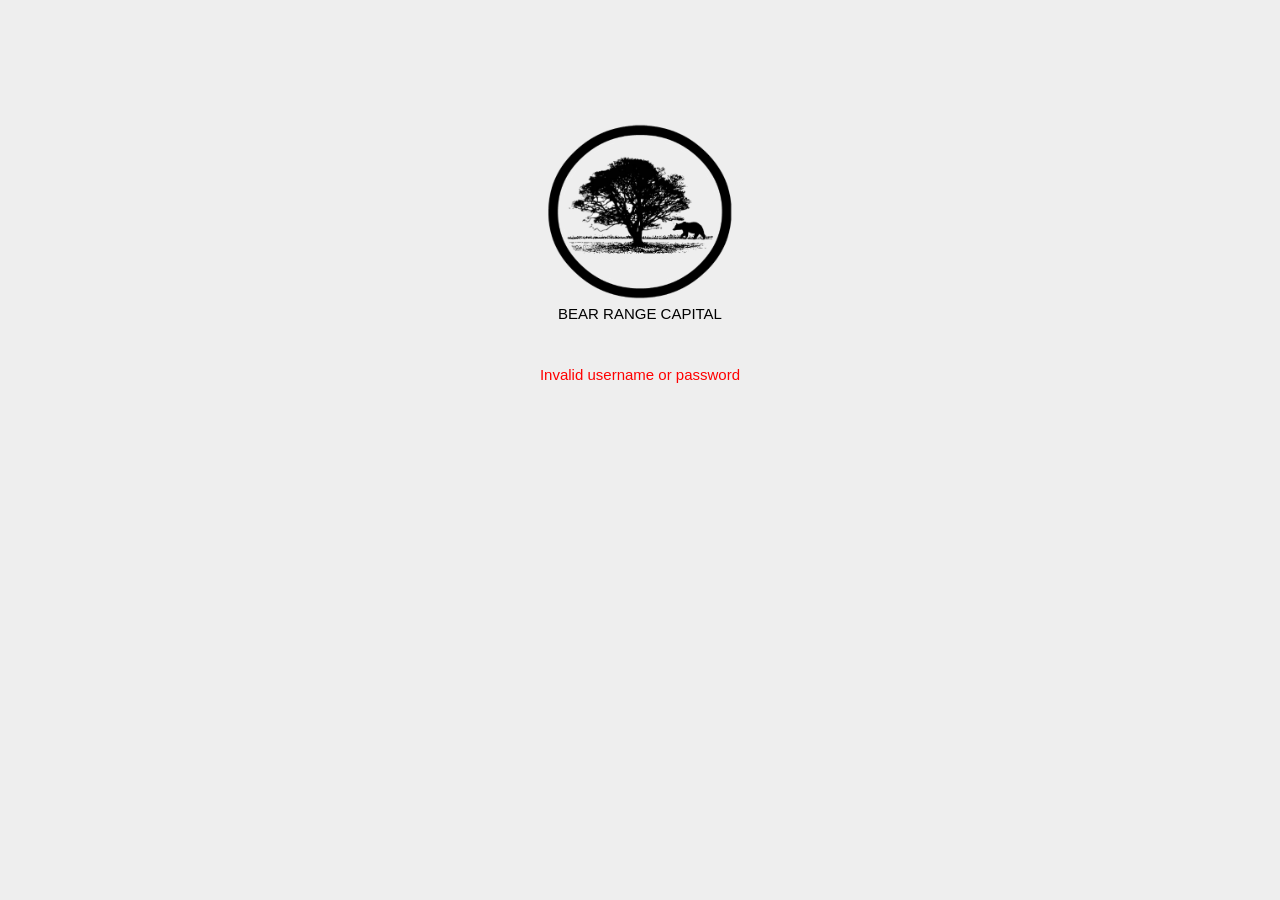
==== invalid.html @ 79fa64d3 "Move bearrangecapital.com from GoDaddy Copied as-is from the GoDaddy site: homepage, investor login " ====
<!DOCTYPE html>
<html>
<head>
<title>Bear Range Capital</title>
<link rel="shortcut icon" href="images/BRCicon.ico">
<meta http-equiv="content-type" content="text/html; charset=utf-8" >
<meta name="viewport" content="width=device-width, initial-scale=1.0">
<meta http-equiv="refresh" content="10;URL=home.html">
<style type="text/css">



body {
  /*background: linear-gradient(90deg, white, gray);*/
  background-color: #eee;
}

body, h1, h2 p {
  font-family: "Helvetica Neue", "Segoe UI", Segoe, Helvetica, Arial, "Lucida Grande", sans-serif;
  font-weight: normal;
  margin: 0;
  padding: 0;
  text-align: center;
}

.container {
  margin-left:  auto;
  margin-right:  auto;
  margin-top: 00px;
  max-width: 1170px;
  padding-right: 15px;
  padding-left: 15px;
}

.row:before, .row:after {
  display: table;
  content: " ";
}

h1 {
  font-size: 15px;
  font-weight: 200;
  margin: 100px 0 10px 0;
  text-align: center;
}

.lead {
  font-size: 20px;
  font-weight: 200;
  margin-bottom: 20px;
}

h2 {
  font-size: 15px;
  font-weight: 200;
  margin: auto;
  text-align: center;
  color: red
}

input.text, input.search, textarea.textarea {
	border-radius: 7px;
	border-width: 1px
}

input.btn {
	border-radius: 7px;
	border-width: 1px
}


h3 {
  font-size: 15px;
  font-weight: 200;
  margin: 0 0 10px 0;
  text-align: center;
}

p {
  margin: 0 0 10px;
}

a {
  color: #000000;
  text-decoration: none;
}
</style>
</head>

<body>
<div class="container text-center" id="error">



  <div class="row">
    <div class="col-md-12">
      
      </br>
      <h1><a href="home.html"><img src="images/BRCLogoTransparent.png" alt="BRC Logo" style="width:200px;" align="center"></br>BEAR RANGE CAPITAL</a></h1>


	<h2>    
		<br>
		<br>
		Invalid username or password
                <br>
                <br>
	</h2>

    </div>
    
  </div>

</div>

</body>
</html>
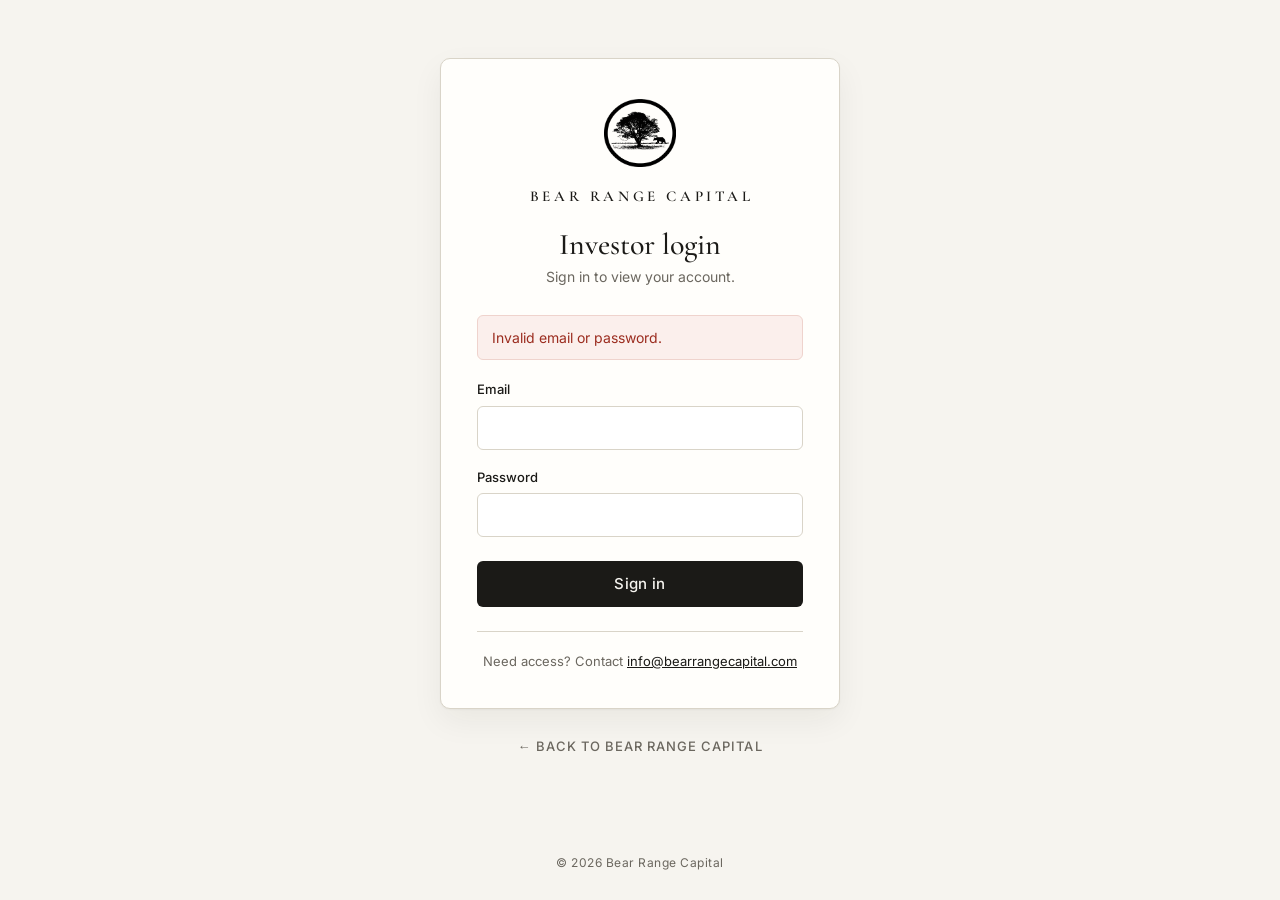
==== commit 9a90b7a4: "Refresh the site design Warm minimal look: off-white background, serif wordmark, a short tagline and" ====
--- a/invalid.html
+++ b/invalid.html
@@ -1,117 +1,97 @@
 <!DOCTYPE html>
-<html>
+<html lang="en">
 <head>
-<title>Bear Range Capital</title>
-<link rel="shortcut icon" href="images/BRCicon.ico">
-<meta http-equiv="content-type" content="text/html; charset=utf-8" >
-<meta name="viewport" content="width=device-width, initial-scale=1.0">
-<meta http-equiv="refresh" content="10;URL=home.html">
-<style type="text/css">
+  <meta charset="utf-8">
+  <meta name="viewport" content="width=device-width, initial-scale=1, viewport-fit=cover">
+  <title>Investor login · Bear Range Capital</title>
+  <meta name="robots" content="noindex">
+  <meta name="theme-color" content="#f6f4ef">
 
+  <link rel="icon" href="/images/favicon.ico" sizes="any">
+  <link rel="icon" href="/images/favicon-32.png" type="image/png" sizes="32x32">
+  <link rel="apple-touch-icon" href="/images/apple-touch-icon.png">
 
+  <meta property="og:title" content="Investor login · Bear Range Capital">
+  <meta property="og:image" content="https://bearrangecapital.com/images/og.png">
 
-body {
-  /*background: linear-gradient(90deg, white, gray);*/
-  background-color: #eee;
-}
+  <link rel="preload" href="/fonts/cormorant-garamond-latin-500-normal.woff2" as="font" type="font/woff2" crossorigin>
+  <link rel="stylesheet" href="/styles.css">
+</head>
+<body>
+  <main class="portal">
+    <div class="card">
+      <div class="card-head">
+        <a href="/" aria-label="Bear Range Capital home">
+          <img class="logo" src="/images/logo.png" width="434" height="410" alt="">
+          <p class="name">Bear Range Capital</p>
+        </a>
+        <h1>Investor login</h1>
+        <p class="subtitle">Sign in to view your account.</p>
+      </div>
 
-body, h1, h2 p {
-  font-family: "Helvetica Neue", "Segoe UI", Segoe, Helvetica, Arial, "Lucida Grande", sans-serif;
-  font-weight: normal;
-  margin: 0;
-  padding: 0;
-  text-align: center;
-}
+      <!--
+        This sign-in is a placeholder: nothing is checked or sent anywhere.
+        The fields have no "name", so even without JavaScript the browser
+        submits nothing and simply opens the "invalid" page.
+      -->
+      <form id="login" action="/invalid" method="get" novalidate>
+        <p class="alert" id="login-error" role="alert">Invalid email or password.</p>
 
-.container {
-  margin-left:  auto;
-  margin-right:  auto;
-  margin-top: 00px;
-  max-width: 1170px;
-  padding-right: 15px;
-  padding-left: 15px;
-}
+        <div class="field">
+          <label for="email">Email</label>
+          <input id="email" type="email" inputmode="email" autocomplete="off" autocapitalize="none" spellcheck="false" required>
+        </div>
 
-.row:before, .row:after {
-  display: table;
-  content: " ";
-}
+        <div class="field">
+          <label for="password">Password</label>
+          <input id="password" type="password" autocomplete="off" required>
+        </div>
 
-h1 {
-  font-size: 15px;
-  font-weight: 200;
-  margin: 100px 0 10px 0;
-  text-align: center;
-}
+        <button class="button" type="submit">Sign in</button>
+      </form>
 
-.lead {
-  font-size: 20px;
-  font-weight: 200;
-  margin-bottom: 20px;
-}
+      <p class="help">Need access? Contact <a href="mailto:info@bearrangecapital.com">info@bearrangecapital.com</a></p>
+    </div>
 
-h2 {
-  font-size: 15px;
-  font-weight: 200;
-  margin: auto;
-  text-align: center;
-  color: red
-}
+    <a class="back-link" href="/">&larr; Back to Bear Range Capital</a>
+  </main>
 
-input.text, input.search, textarea.textarea {
-	border-radius: 7px;
-	border-width: 1px
-}
+  <footer class="footer">&copy; <span data-year>2026</span> Bear Range Capital</footer>
 
-input.btn {
-	border-radius: 7px;
-	border-width: 1px
-}
+  <script>
+    document.querySelectorAll('[data-year]').forEach(function (el) { el.textContent = new Date().getFullYear(); });
 
+    (function () {
+      var form = document.getElementById('login');
+      var email = document.getElementById('email');
+      var password = document.getElementById('password');
+      var error = document.getElementById('login-error');
+      var button = form.querySelector('button');
 
-h3 {
-  font-size: 15px;
-  font-weight: 200;
-  margin: 0 0 10px 0;
-  text-align: center;
-}
+      form.addEventListener('submit', function (event) {
+        event.preventDefault();
+        error.hidden = true;
 
-p {
-  margin: 0 0 10px;
-}
+        if (!email.value.trim() || !password.value) {
+          error.textContent = 'Enter your email and password.';
+          error.hidden = false;
+          (email.value.trim() ? password : email).focus();
+          return;
+        }
 
-a {
-  color: #000000;
-  text-decoration: none;
-}
-</style>
-</head>
+        button.disabled = true;
+        button.textContent = 'Signing in…';
 
-<body>
-<div class="container text-center" id="error">
-
-
-
-  <div class="row">
-    <div class="col-md-12">
-      
-      </br>
-      <h1><a href="home.html"><img src="images/BRCLogoTransparent.png" alt="BRC Logo" style="width:200px;" align="center"></br>BEAR RANGE CAPITAL</a></h1>
-
-
-	<h2>    
-		<br>
-		<br>
-		Invalid username or password
-                <br>
-                <br>
-	</h2>
-
-    </div>
-    
-  </div>
-
-</div>
-
+        setTimeout(function () {
+          button.disabled = false;
+          button.textContent = 'Sign in';
+          error.textContent = 'Invalid email or password.';
+          error.hidden = false;
+          password.value = '';
+          password.focus();
+        }, 900);
+      });
+    })();
+  </script>
 </body>
-</html>+</html>
--- a/styles.css
+++ b/styles.css
@@ -0,0 +1,392 @@
+/* Bear Range Capital — shared styles */
+
+@font-face {
+  font-family: "Cormorant Garamond";
+  src: url("/fonts/cormorant-garamond-latin-500-normal.woff2") format("woff2");
+  font-weight: 500;
+  font-style: normal;
+  font-display: swap;
+}
+@font-face {
+  font-family: "Cormorant Garamond";
+  src: url("/fonts/cormorant-garamond-latin-600-normal.woff2") format("woff2");
+  font-weight: 600;
+  font-style: normal;
+  font-display: swap;
+}
+@font-face {
+  font-family: "Inter";
+  src: url("/fonts/inter-latin-400-normal.woff2") format("woff2");
+  font-weight: 400;
+  font-style: normal;
+  font-display: swap;
+}
+@font-face {
+  font-family: "Inter";
+  src: url("/fonts/inter-latin-500-normal.woff2") format("woff2");
+  font-weight: 500;
+  font-style: normal;
+  font-display: swap;
+}
+
+:root {
+  --paper: #f6f4ef;
+  --card: #fffefb;
+  --ink: #1b1a17;
+  --muted: #6b675f;
+  --rule: #d9d4c8;
+  --error: #9b2c1f;
+  --error-bg: #fbefec;
+  --serif: "Cormorant Garamond", "Iowan Old Style", "Palatino Linotype", Georgia, serif;
+  --sans: "Inter", -apple-system, BlinkMacSystemFont, "Segoe UI", Helvetica, Arial, sans-serif;
+  color-scheme: light;
+}
+
+*,
+*::before,
+*::after {
+  box-sizing: border-box;
+}
+
+html {
+  -webkit-text-size-adjust: 100%;
+}
+
+body {
+  margin: 0;
+  min-height: 100vh;
+  min-height: 100dvh;
+  display: flex;
+  flex-direction: column;
+  background: var(--paper);
+  color: var(--ink);
+  font-family: var(--sans);
+  font-size: 16px;
+  line-height: 1.5;
+  -webkit-font-smoothing: antialiased;
+}
+
+a {
+  color: inherit;
+}
+
+img {
+  display: block;
+  max-width: 100%;
+  height: auto;
+}
+
+:focus-visible {
+  outline: 2px solid var(--ink);
+  outline-offset: 3px;
+  border-radius: 2px;
+}
+
+/* ---------- Top bar and footer ---------- */
+
+.topbar {
+  display: flex;
+  justify-content: flex-end;
+  padding: 24px 32px;
+}
+
+.topbar a,
+.back-link {
+  font-size: 13px;
+  font-weight: 500;
+  letter-spacing: 0.08em;
+  text-transform: uppercase;
+  text-decoration: none;
+  color: var(--muted);
+  transition: color 0.15s ease;
+}
+
+.topbar a:hover,
+.back-link:hover {
+  color: var(--ink);
+}
+
+.topbar a .arrow {
+  display: inline-block;
+  margin-left: 6px;
+  transition: transform 0.15s ease;
+}
+
+.topbar a:hover .arrow {
+  transform: translateX(3px);
+}
+
+.footer {
+  padding: 24px 32px 28px;
+  text-align: center;
+  font-size: 12px;
+  letter-spacing: 0.04em;
+  color: var(--muted);
+}
+
+/* ---------- Homepage ---------- */
+
+.hero {
+  flex: 1;
+  display: flex;
+  flex-direction: column;
+  align-items: center;
+  justify-content: center;
+  padding: 8px 24px 48px;
+  text-align: center;
+  animation: rise 0.8s ease-out both;
+}
+
+.hero .logo {
+  width: clamp(140px, 36vw, 190px);
+  margin-bottom: 40px;
+}
+
+.wordmark {
+  margin: 0;
+  font-family: var(--serif);
+  font-weight: 500;
+  font-size: clamp(2rem, 6.2vw, 3.4rem);
+  line-height: 1.1;
+  letter-spacing: 0.2em;
+  text-transform: uppercase;
+  /* letter-spacing adds space after the last letter; pull it back so the name stays centred */
+  margin-right: -0.2em;
+}
+
+.rule {
+  width: 56px;
+  height: 1px;
+  margin: 28px auto;
+  border: 0;
+  background: var(--rule);
+}
+
+.tagline {
+  margin: 0 0 14px;
+  font-size: 13px;
+  font-weight: 500;
+  letter-spacing: 0.22em;
+  text-transform: uppercase;
+  color: var(--muted);
+  margin-right: -0.22em;
+}
+
+.email {
+  font-size: 16px;
+  text-decoration: none;
+  border-bottom: 1px solid var(--rule);
+  padding-bottom: 2px;
+  transition: border-color 0.15s ease;
+}
+
+.email:hover {
+  border-bottom-color: var(--ink);
+}
+
+/* ---------- Investor login ---------- */
+
+.portal {
+  flex: 1;
+  display: flex;
+  flex-direction: column;
+  align-items: center;
+  justify-content: center;
+  padding: 24px 16px 40px;
+  animation: rise 0.6s ease-out both;
+}
+
+.card {
+  width: 100%;
+  max-width: 400px;
+  padding: 40px 36px 36px;
+  background: var(--card);
+  border: 1px solid var(--rule);
+  border-radius: 10px;
+  box-shadow: 0 1px 2px rgba(27, 26, 23, 0.04), 0 12px 32px rgba(27, 26, 23, 0.06);
+}
+
+.card-head {
+  text-align: center;
+  margin-bottom: 28px;
+}
+
+.card-head a {
+  display: inline-block;
+  text-decoration: none;
+}
+
+.card-head .logo {
+  width: 72px;
+  margin: 0 auto 18px;
+}
+
+.card-head .name {
+  margin: 0;
+  font-family: var(--serif);
+  font-weight: 600;
+  font-size: 15px;
+  letter-spacing: 0.24em;
+  text-transform: uppercase;
+  margin-right: -0.24em;
+}
+
+.card h1 {
+  margin: 20px 0 4px;
+  font-family: var(--serif);
+  font-weight: 500;
+  font-size: 30px;
+  line-height: 1.15;
+}
+
+.card .subtitle {
+  margin: 0;
+  font-size: 14px;
+  color: var(--muted);
+}
+
+.field {
+  margin-bottom: 18px;
+}
+
+.field label {
+  display: block;
+  margin-bottom: 6px;
+  font-size: 13px;
+  font-weight: 500;
+}
+
+.field input {
+  width: 100%;
+  height: 44px;
+  padding: 0 12px;
+  font: inherit;
+  font-size: 16px; /* keeps phones from zooming in */
+  color: var(--ink);
+  background: #fff;
+  border: 1px solid var(--rule);
+  border-radius: 6px;
+  transition: border-color 0.15s ease, box-shadow 0.15s ease;
+}
+
+.field input:focus {
+  outline: none;
+  border-color: var(--ink);
+  box-shadow: 0 0 0 3px rgba(27, 26, 23, 0.08);
+}
+
+.button {
+  width: 100%;
+  height: 46px;
+  margin-top: 6px;
+  font: inherit;
+  font-size: 15px;
+  font-weight: 500;
+  letter-spacing: 0.02em;
+  color: var(--paper);
+  background: var(--ink);
+  border: 0;
+  border-radius: 6px;
+  cursor: pointer;
+  transition: opacity 0.15s ease;
+}
+
+.button:hover {
+  opacity: 0.88;
+}
+
+.button[disabled] {
+  opacity: 0.6;
+  cursor: progress;
+}
+
+.alert {
+  margin: 0 0 20px;
+  padding: 11px 14px;
+  font-size: 14px;
+  color: var(--error);
+  background: var(--error-bg);
+  border: 1px solid #efd3cd;
+  border-radius: 6px;
+}
+
+.alert[hidden] {
+  display: none;
+}
+
+.help {
+  margin: 24px 0 0;
+  padding-top: 20px;
+  border-top: 1px solid var(--rule);
+  text-align: center;
+  font-size: 13px;
+  color: var(--muted);
+}
+
+.help a {
+  color: var(--ink);
+}
+
+.back-link {
+  margin-top: 28px;
+}
+
+/* ---------- Not found ---------- */
+
+.notfound {
+  flex: 1;
+  display: flex;
+  flex-direction: column;
+  align-items: center;
+  justify-content: center;
+  padding: 24px;
+  text-align: center;
+}
+
+.notfound .logo {
+  width: 96px;
+  margin-bottom: 28px;
+}
+
+.notfound h1 {
+  margin: 0 0 8px;
+  font-family: var(--serif);
+  font-weight: 500;
+  font-size: 34px;
+}
+
+.notfound p {
+  margin: 0 0 28px;
+  color: var(--muted);
+}
+
+/* ---------- Motion ---------- */
+
+@keyframes rise {
+  from {
+    opacity: 0;
+    transform: translateY(8px);
+  }
+  to {
+    opacity: 1;
+    transform: none;
+  }
+}
+
+@media (prefers-reduced-motion: reduce) {
+  *,
+  *::before,
+  *::after {
+    animation: none !important;
+    transition: none !important;
+  }
+}
+
+@media (max-width: 480px) {
+  .topbar {
+    padding: 18px 20px;
+  }
+  .card {
+    padding: 32px 22px 28px;
+  }
+}
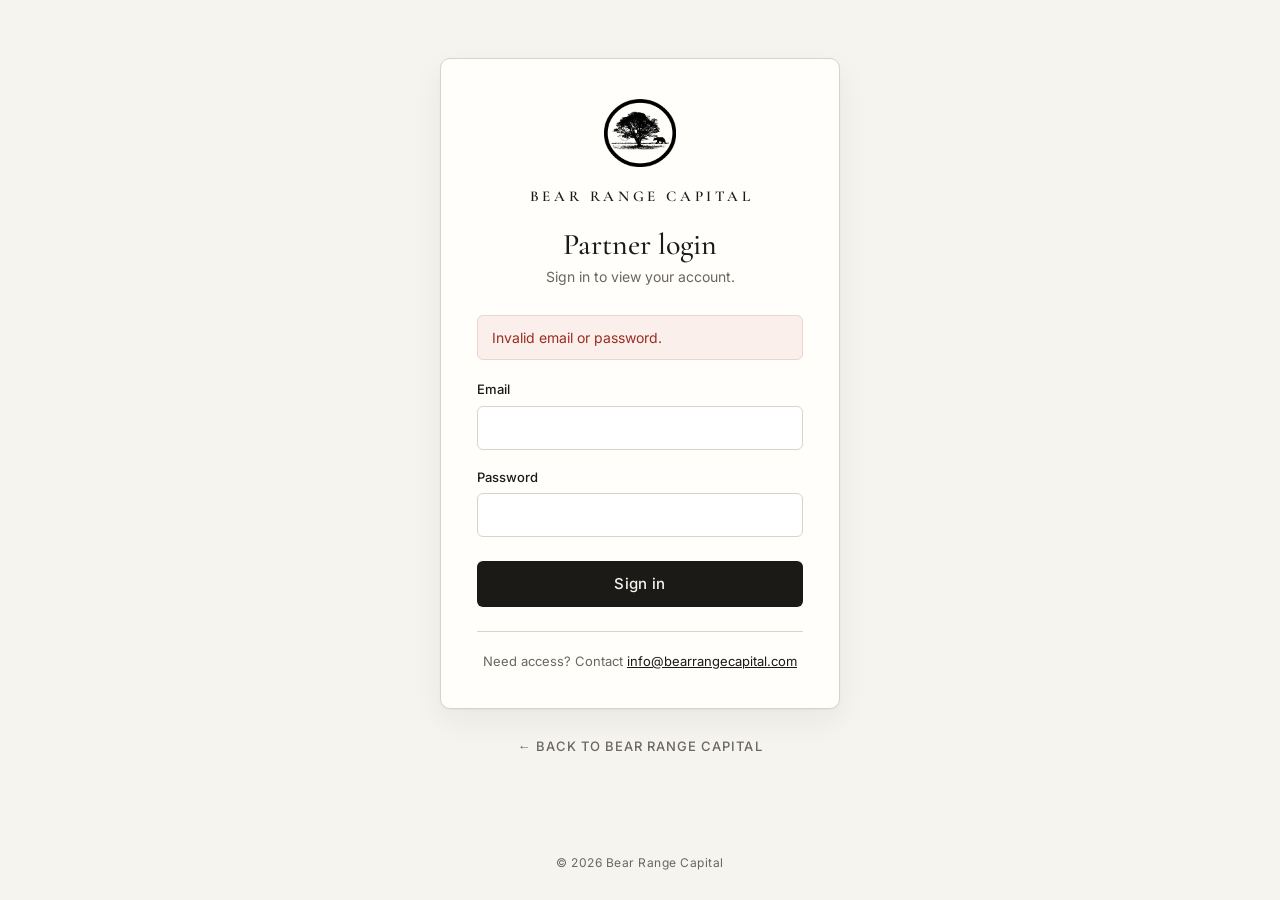
==== commit 71ff268d: "Tagline "Private holding company"; Partner login The login page is now "Partner login" at /partners;" ====
--- a/invalid.html
+++ b/invalid.html
@@ -3,7 +3,7 @@
 <head>
   <meta charset="utf-8">
   <meta name="viewport" content="width=device-width, initial-scale=1, viewport-fit=cover">
-  <title>Investor login · Bear Range Capital</title>
+  <title>Partner login · Bear Range Capital</title>
   <meta name="robots" content="noindex">
   <meta name="theme-color" content="#f6f4ef">
 
@@ -11,7 +11,7 @@
   <link rel="icon" href="/images/favicon-32.png" type="image/png" sizes="32x32">
   <link rel="apple-touch-icon" href="/images/apple-touch-icon.png">
 
-  <meta property="og:title" content="Investor login · Bear Range Capital">
+  <meta property="og:title" content="Partner login · Bear Range Capital">
   <meta property="og:image" content="https://bearrangecapital.com/images/og.png">
 
   <link rel="preload" href="/fonts/cormorant-garamond-latin-500-normal.woff2" as="font" type="font/woff2" crossorigin>
@@ -25,7 +25,7 @@
           <img class="logo" src="/images/logo.png" width="434" height="410" alt="">
           <p class="name">Bear Range Capital</p>
         </a>
-        <h1>Investor login</h1>
+        <h1>Partner login</h1>
         <p class="subtitle">Sign in to view your account.</p>
       </div>
 
